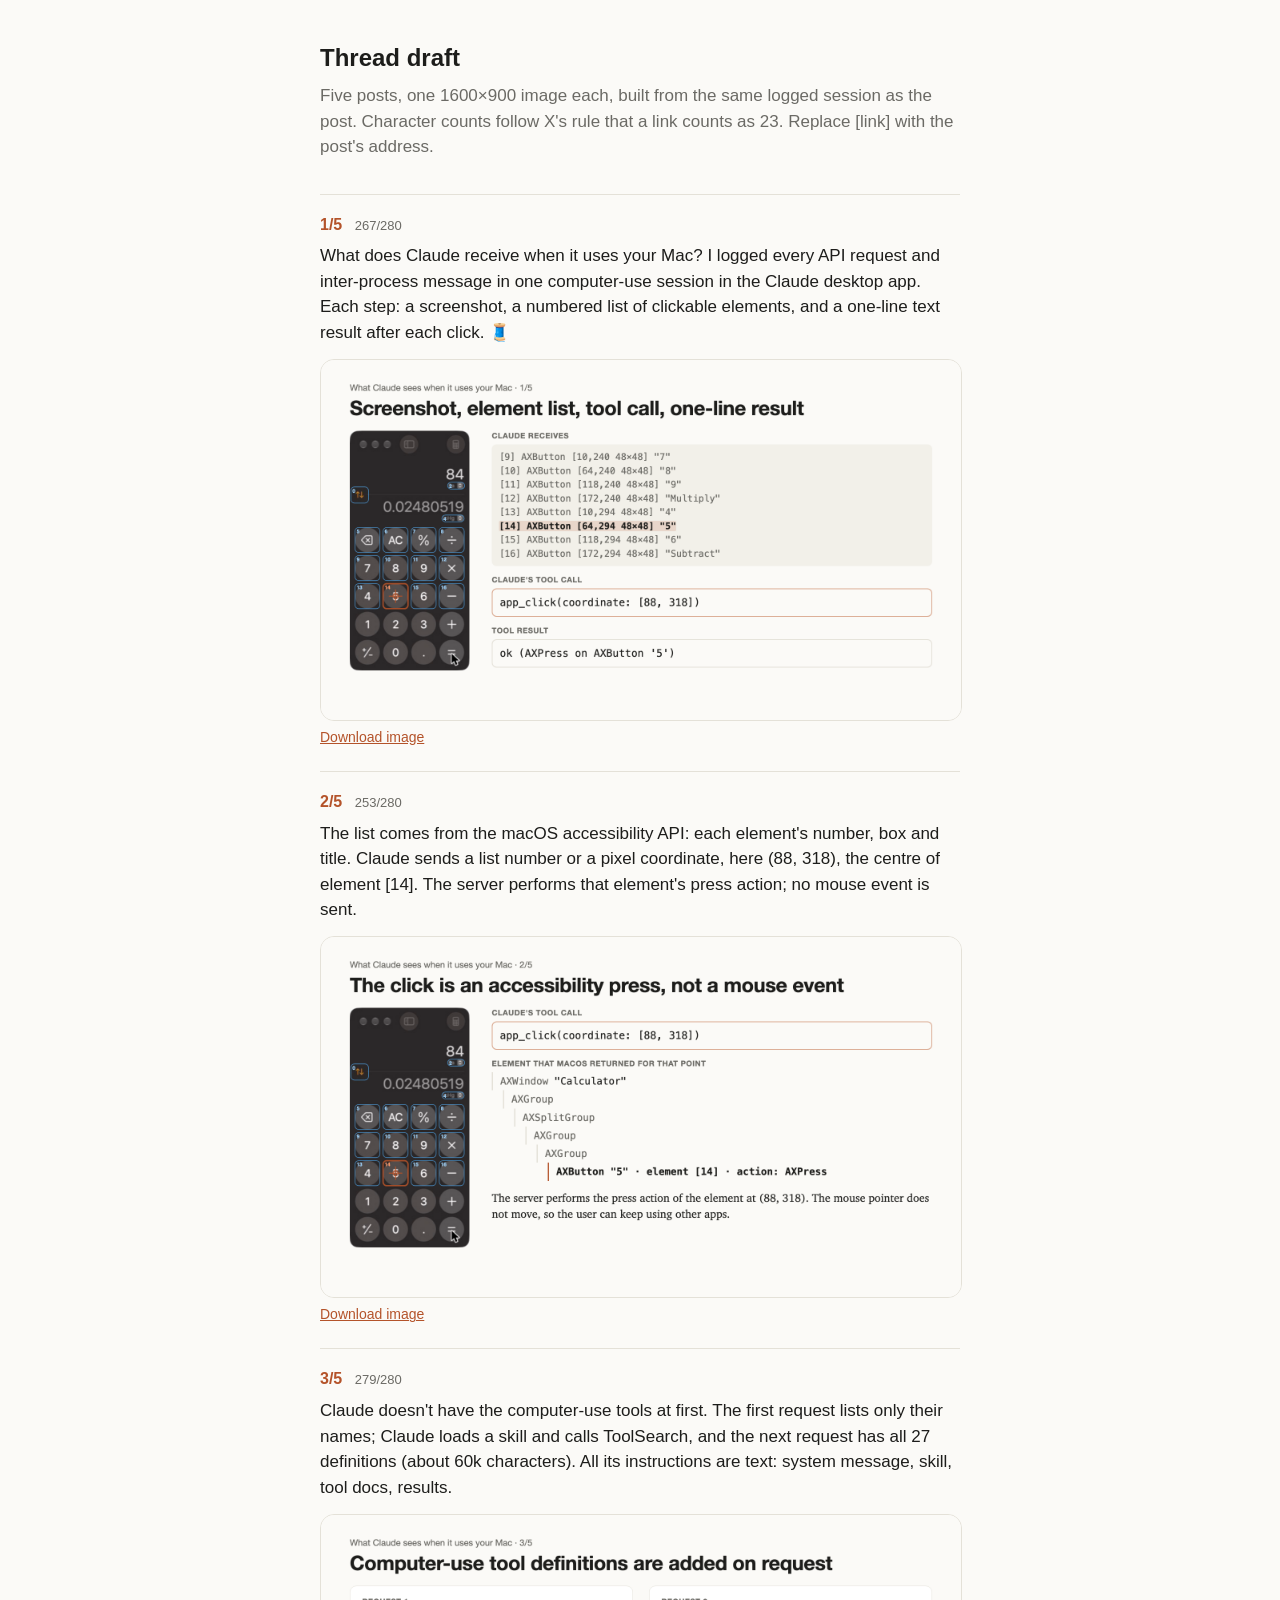
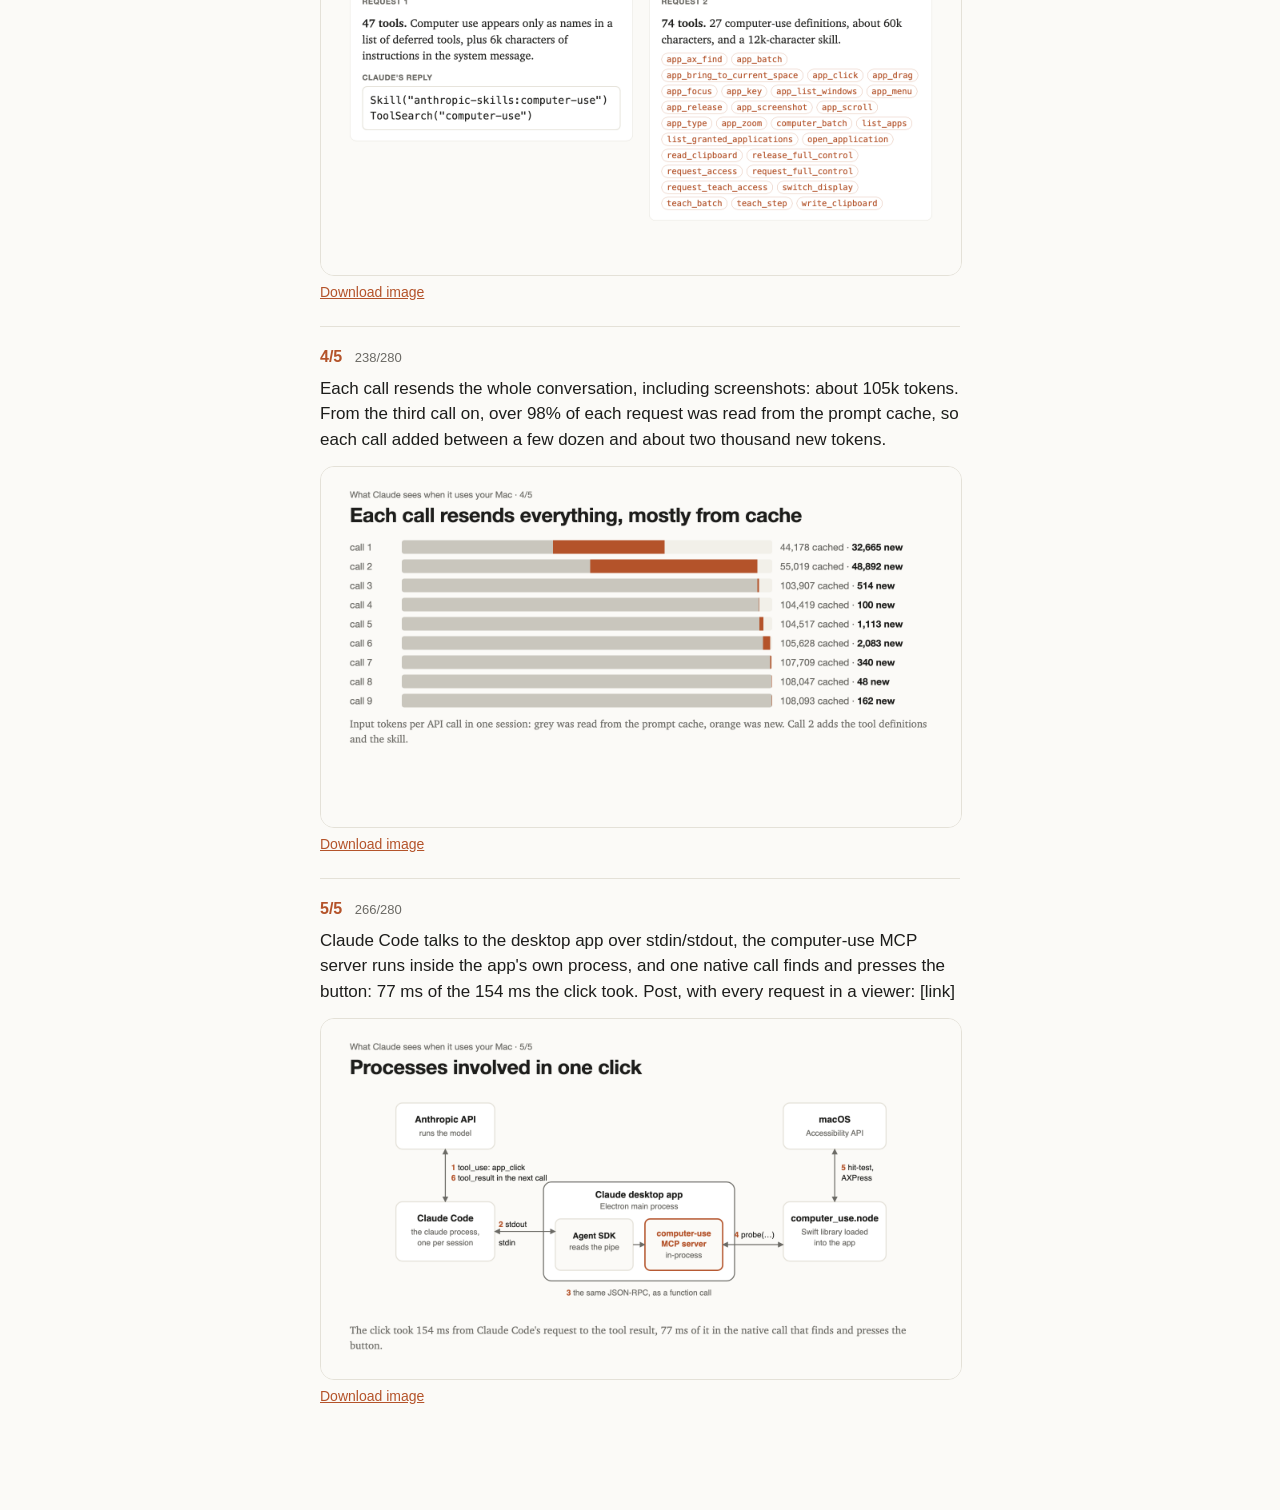
==== docs/tweets/index.html @ cdb2480f "Computer-use trace: post, viewer, captured data and capture scripts" ====
<!doctype html><html><head><meta charset="utf-8"><meta name="viewport" content="width=device-width, initial-scale=1"><title>Thread Draft</title><style>
:root{--bg:#fbfaf7;--fg:#1d1d1b;--muted:#6b6a65;--rule:#e4e1d8;--accent:#b4532a}
@media (prefers-color-scheme: dark){:root:not([data-theme="light"]){--bg:#171715;--fg:#ecebe6;--muted:#a3a29b;--rule:#34332f;--accent:#e08a5e}}
:root[data-theme="dark"]{--bg:#171715;--fg:#ecebe6;--muted:#a3a29b;--rule:#34332f;--accent:#e08a5e}
body{margin:0;background:var(--bg);color:var(--fg);font:16px/1.5 -apple-system,"Helvetica Neue",Arial,sans-serif}
main{max-width:640px;margin:0 auto;padding:40px 16px 80px}
h1{font-size:1.5rem;margin:0 0 .3em} .sub{color:var(--muted);margin:0 0 2em}
section{border-top:1px solid var(--rule);padding:18px 0 22px}
.n{font-weight:700;color:var(--accent)} .n span{font-weight:400;color:var(--muted);font-size:13px;margin-left:8px}
p{font-size:17px;margin:.4em 0 .8em;white-space:pre-wrap}
img{width:100%;height:auto;border:1px solid var(--rule);border-radius:14px;display:block}
a{color:var(--accent);font-size:14px;display:inline-block;margin-top:6px}
</style></head><body><main><h1>Thread draft</h1><p class="sub">Five posts, one 1600×900 image each, built from the same logged session as the post. Character counts follow X's rule that a link counts as 23. Replace [link] with the post's address.</p><section><div class="n">1/5 <span>267/280</span></div><p>What does Claude receive when it uses your Mac? I logged every API request and inter-process message in one computer-use session in the Claude desktop app. Each step: a screenshot, a numbered list of clickable elements, and a one-line text result after each click. 🧵</p><img src="tweet-1.png" alt="image for tweet 1"><a href="tweet-1.png" download>Download image</a></section><section><div class="n">2/5 <span>253/280</span></div><p>The list comes from the macOS accessibility API: each element&#x27;s number, box and title. Claude sends a list number or a pixel coordinate, here (88, 318), the centre of element [14]. The server performs that element&#x27;s press action; no mouse event is sent.</p><img src="tweet-2.png" alt="image for tweet 2"><a href="tweet-2.png" download>Download image</a></section><section><div class="n">3/5 <span>279/280</span></div><p>Claude doesn&#x27;t have the computer-use tools at first. The first request lists only their names; Claude loads a skill and calls ToolSearch, and the next request has all 27 definitions (about 60k characters). All its instructions are text: system message, skill, tool docs, results.</p><img src="tweet-3.png" alt="image for tweet 3"><a href="tweet-3.png" download>Download image</a></section><section><div class="n">4/5 <span>238/280</span></div><p>Each call resends the whole conversation, including screenshots: about 105k tokens. From the third call on, over 98% of each request was read from the prompt cache, so each call added between a few dozen and about two thousand new tokens.</p><img src="tweet-4.png" alt="image for tweet 4"><a href="tweet-4.png" download>Download image</a></section><section><div class="n">5/5 <span>266/280</span></div><p>Claude Code talks to the desktop app over stdin/stdout, the computer-use MCP server runs inside the app&#x27;s own process, and one native call finds and presses the button: 77 ms of the 154 ms the click took. Post, with every request in a viewer: [link]</p><img src="tweet-5.png" alt="image for tweet 5"><a href="tweet-5.png" download>Download image</a></section></main></body></html>
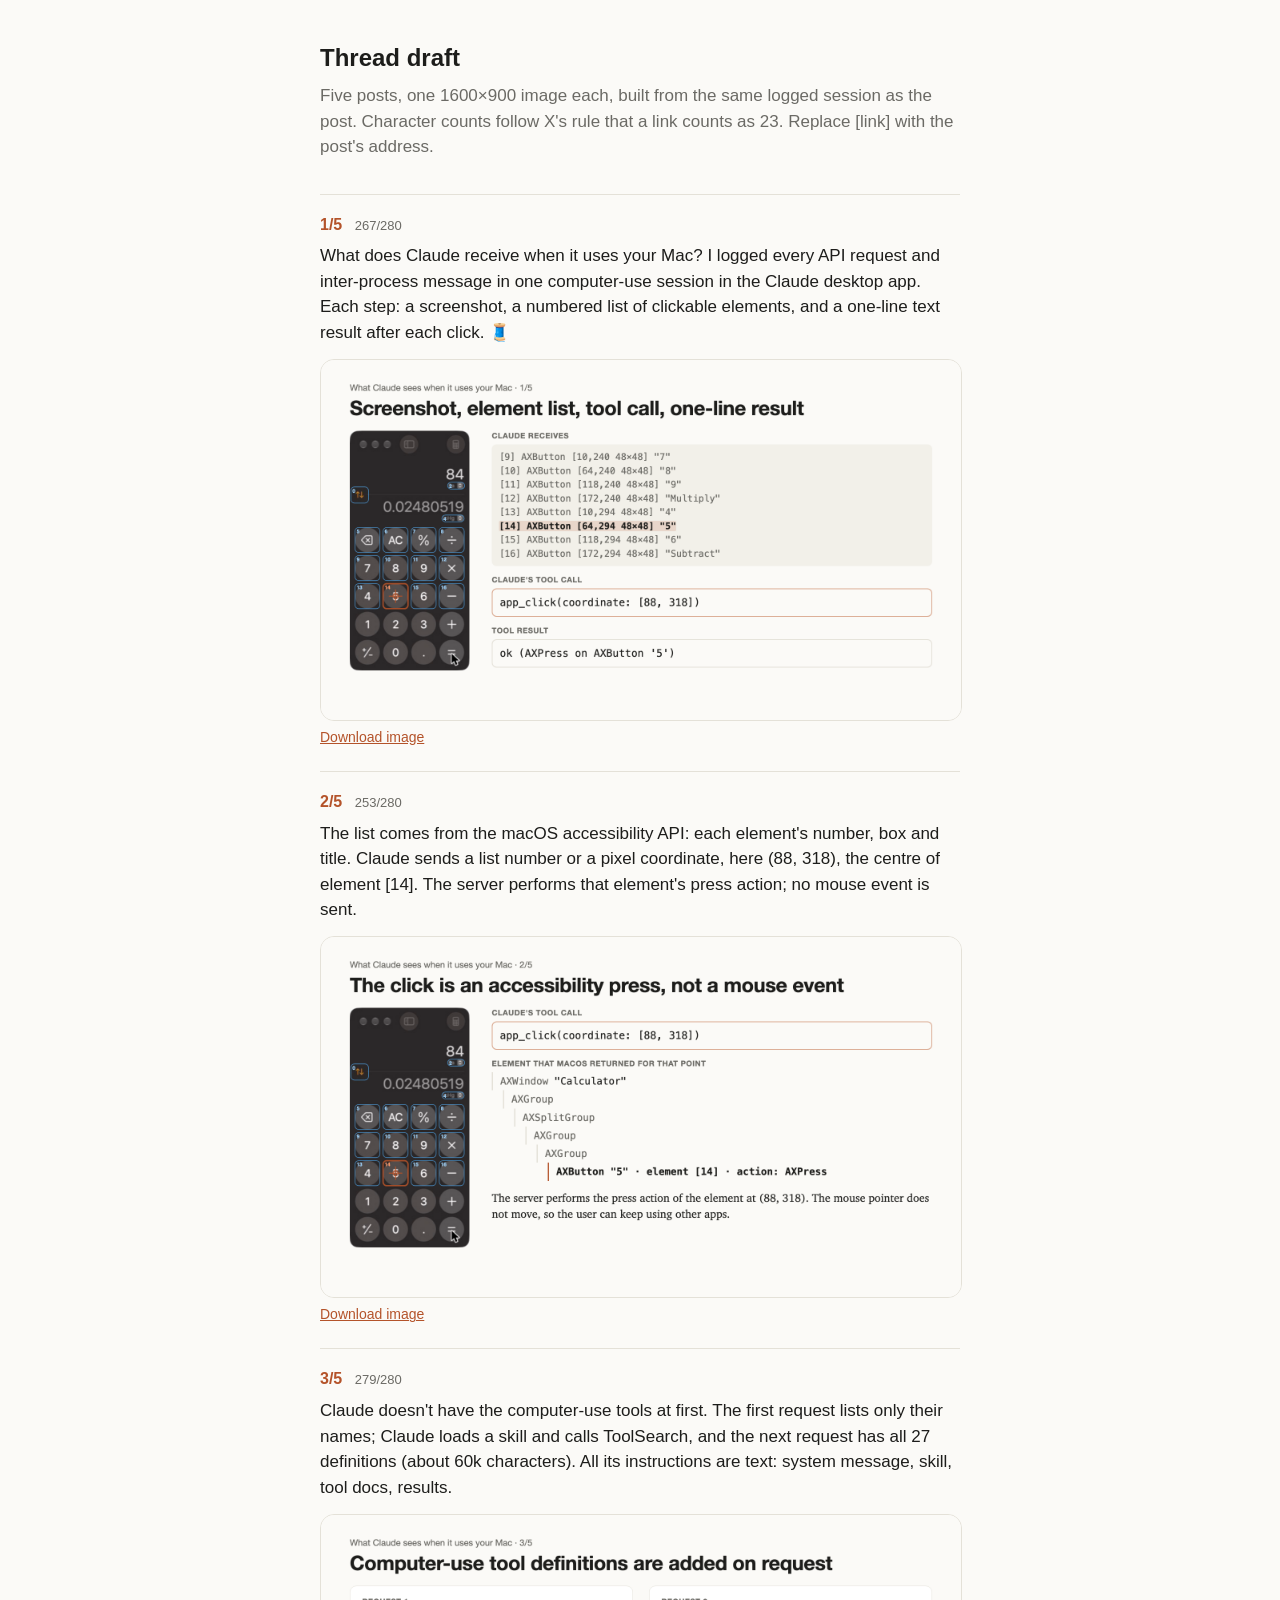
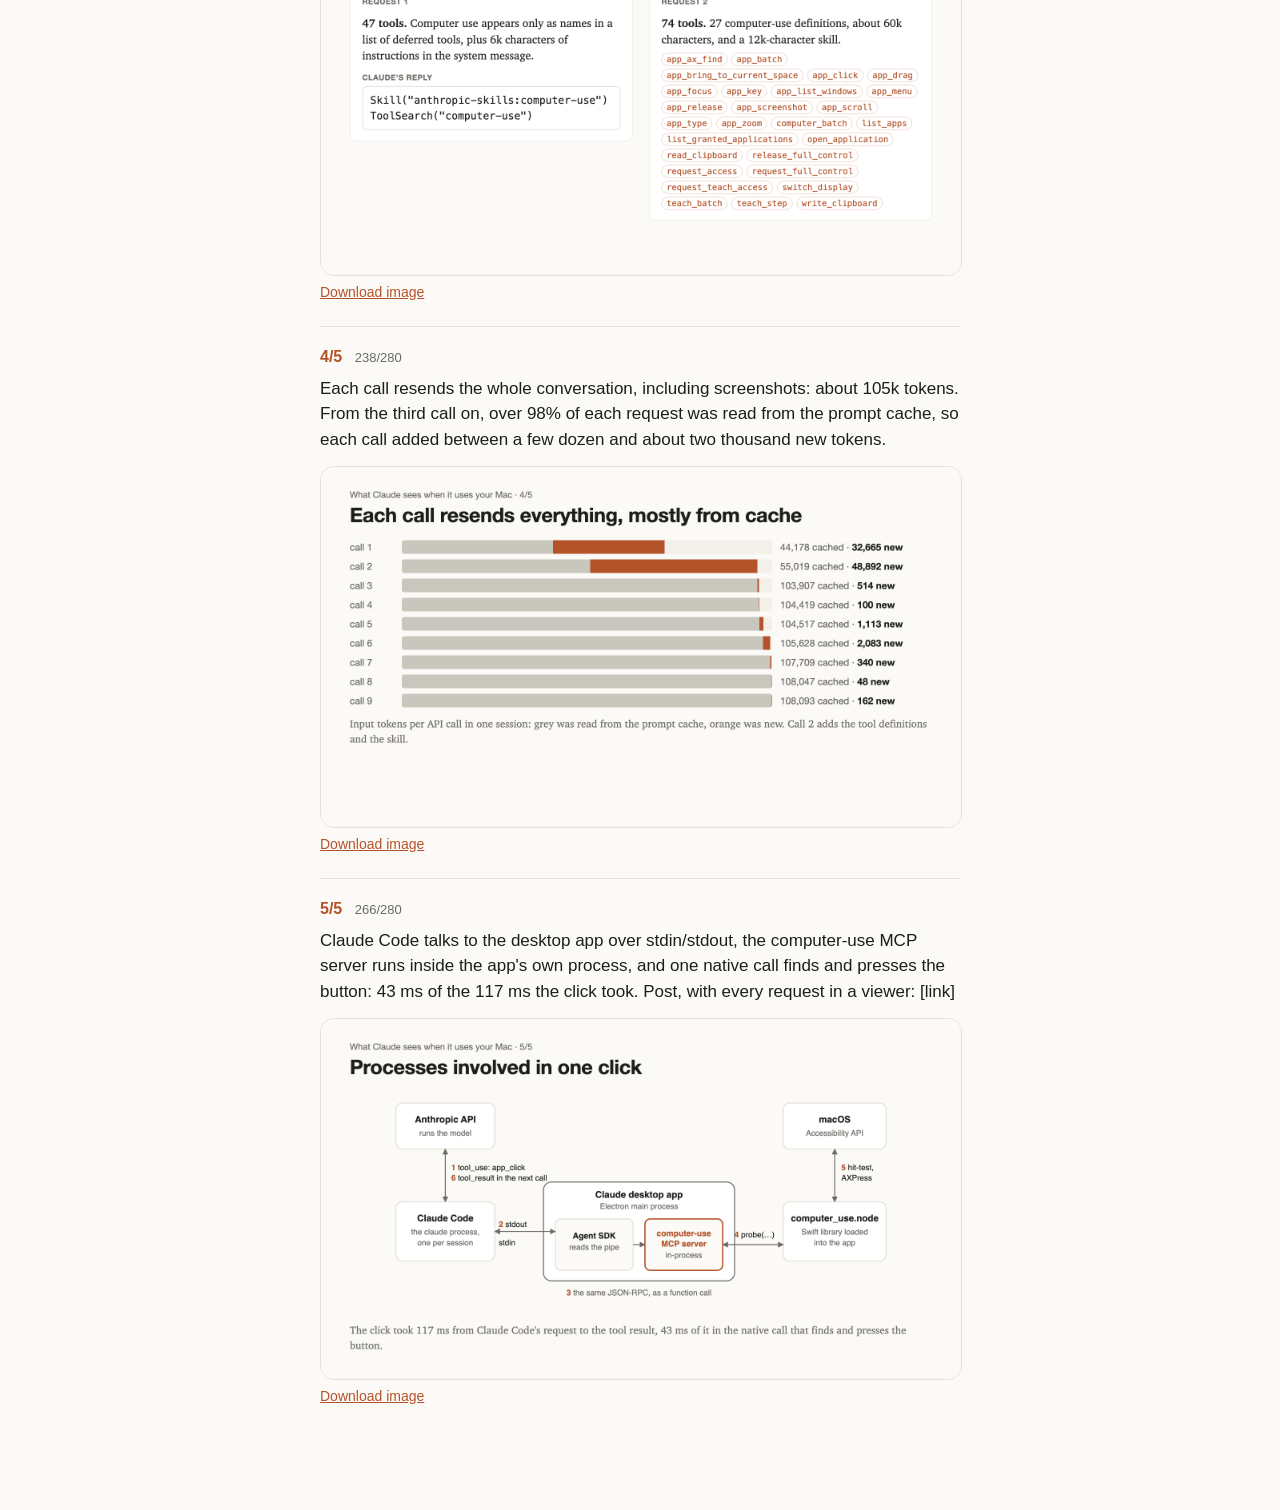
==== commit 0066d64c: "Use run 2 timings, correct the safeguard and wrap_up claims, name both system parts The quoted timin" ====
--- a/docs/tweets/index.html
+++ b/docs/tweets/index.html
@@ -10,4 +10,4 @@
 p{font-size:17px;margin:.4em 0 .8em;white-space:pre-wrap}
 img{width:100%;height:auto;border:1px solid var(--rule);border-radius:14px;display:block}
 a{color:var(--accent);font-size:14px;display:inline-block;margin-top:6px}
-</style></head><body><main><h1>Thread draft</h1><p class="sub">Five posts, one 1600×900 image each, built from the same logged session as the post. Character counts follow X's rule that a link counts as 23. Replace [link] with the post's address.</p><section><div class="n">1/5 <span>267/280</span></div><p>What does Claude receive when it uses your Mac? I logged every API request and inter-process message in one computer-use session in the Claude desktop app. Each step: a screenshot, a numbered list of clickable elements, and a one-line text result after each click. 🧵</p><img src="tweet-1.png" alt="image for tweet 1"><a href="tweet-1.png" download>Download image</a></section><section><div class="n">2/5 <span>253/280</span></div><p>The list comes from the macOS accessibility API: each element&#x27;s number, box and title. Claude sends a list number or a pixel coordinate, here (88, 318), the centre of element [14]. The server performs that element&#x27;s press action; no mouse event is sent.</p><img src="tweet-2.png" alt="image for tweet 2"><a href="tweet-2.png" download>Download image</a></section><section><div class="n">3/5 <span>279/280</span></div><p>Claude doesn&#x27;t have the computer-use tools at first. The first request lists only their names; Claude loads a skill and calls ToolSearch, and the next request has all 27 definitions (about 60k characters). All its instructions are text: system message, skill, tool docs, results.</p><img src="tweet-3.png" alt="image for tweet 3"><a href="tweet-3.png" download>Download image</a></section><section><div class="n">4/5 <span>238/280</span></div><p>Each call resends the whole conversation, including screenshots: about 105k tokens. From the third call on, over 98% of each request was read from the prompt cache, so each call added between a few dozen and about two thousand new tokens.</p><img src="tweet-4.png" alt="image for tweet 4"><a href="tweet-4.png" download>Download image</a></section><section><div class="n">5/5 <span>266/280</span></div><p>Claude Code talks to the desktop app over stdin/stdout, the computer-use MCP server runs inside the app&#x27;s own process, and one native call finds and presses the button: 77 ms of the 154 ms the click took. Post, with every request in a viewer: [link]</p><img src="tweet-5.png" alt="image for tweet 5"><a href="tweet-5.png" download>Download image</a></section></main></body></html>+</style></head><body><main><h1>Thread draft</h1><p class="sub">Five posts, one 1600×900 image each, built from the same logged session as the post. Character counts follow X's rule that a link counts as 23. Replace [link] with the post's address.</p><section><div class="n">1/5 <span>267/280</span></div><p>What does Claude receive when it uses your Mac? I logged every API request and inter-process message in one computer-use session in the Claude desktop app. Each step: a screenshot, a numbered list of clickable elements, and a one-line text result after each click. 🧵</p><img src="tweet-1.png" alt="image for tweet 1"><a href="tweet-1.png" download>Download image</a></section><section><div class="n">2/5 <span>253/280</span></div><p>The list comes from the macOS accessibility API: each element&#x27;s number, box and title. Claude sends a list number or a pixel coordinate, here (88, 318), the centre of element [14]. The server performs that element&#x27;s press action; no mouse event is sent.</p><img src="tweet-2.png" alt="image for tweet 2"><a href="tweet-2.png" download>Download image</a></section><section><div class="n">3/5 <span>279/280</span></div><p>Claude doesn&#x27;t have the computer-use tools at first. The first request lists only their names; Claude loads a skill and calls ToolSearch, and the next request has all 27 definitions (about 60k characters). All its instructions are text: system message, skill, tool docs, results.</p><img src="tweet-3.png" alt="image for tweet 3"><a href="tweet-3.png" download>Download image</a></section><section><div class="n">4/5 <span>238/280</span></div><p>Each call resends the whole conversation, including screenshots: about 105k tokens. From the third call on, over 98% of each request was read from the prompt cache, so each call added between a few dozen and about two thousand new tokens.</p><img src="tweet-4.png" alt="image for tweet 4"><a href="tweet-4.png" download>Download image</a></section><section><div class="n">5/5 <span>266/280</span></div><p>Claude Code talks to the desktop app over stdin/stdout, the computer-use MCP server runs inside the app&#x27;s own process, and one native call finds and presses the button: 43 ms of the 117 ms the click took. Post, with every request in a viewer: [link]</p><img src="tweet-5.png" alt="image for tweet 5"><a href="tweet-5.png" download>Download image</a></section></main></body></html>
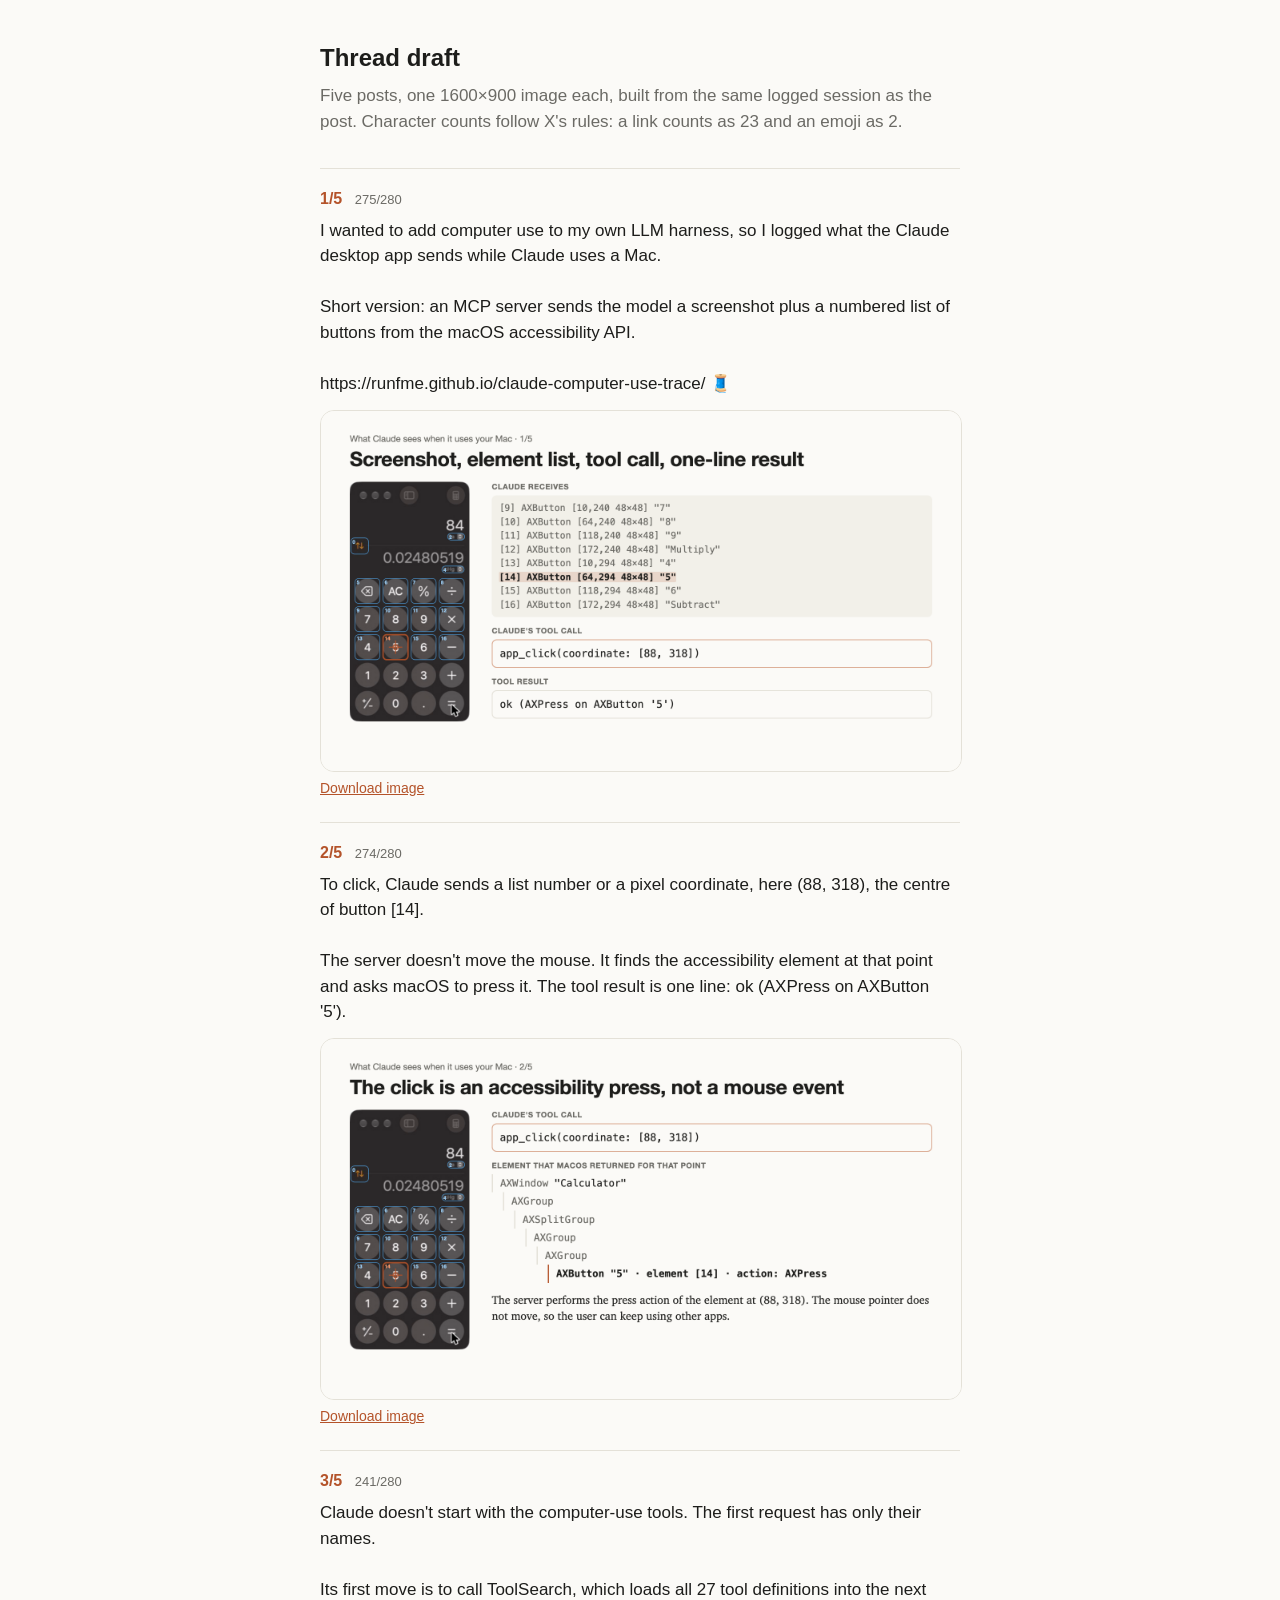
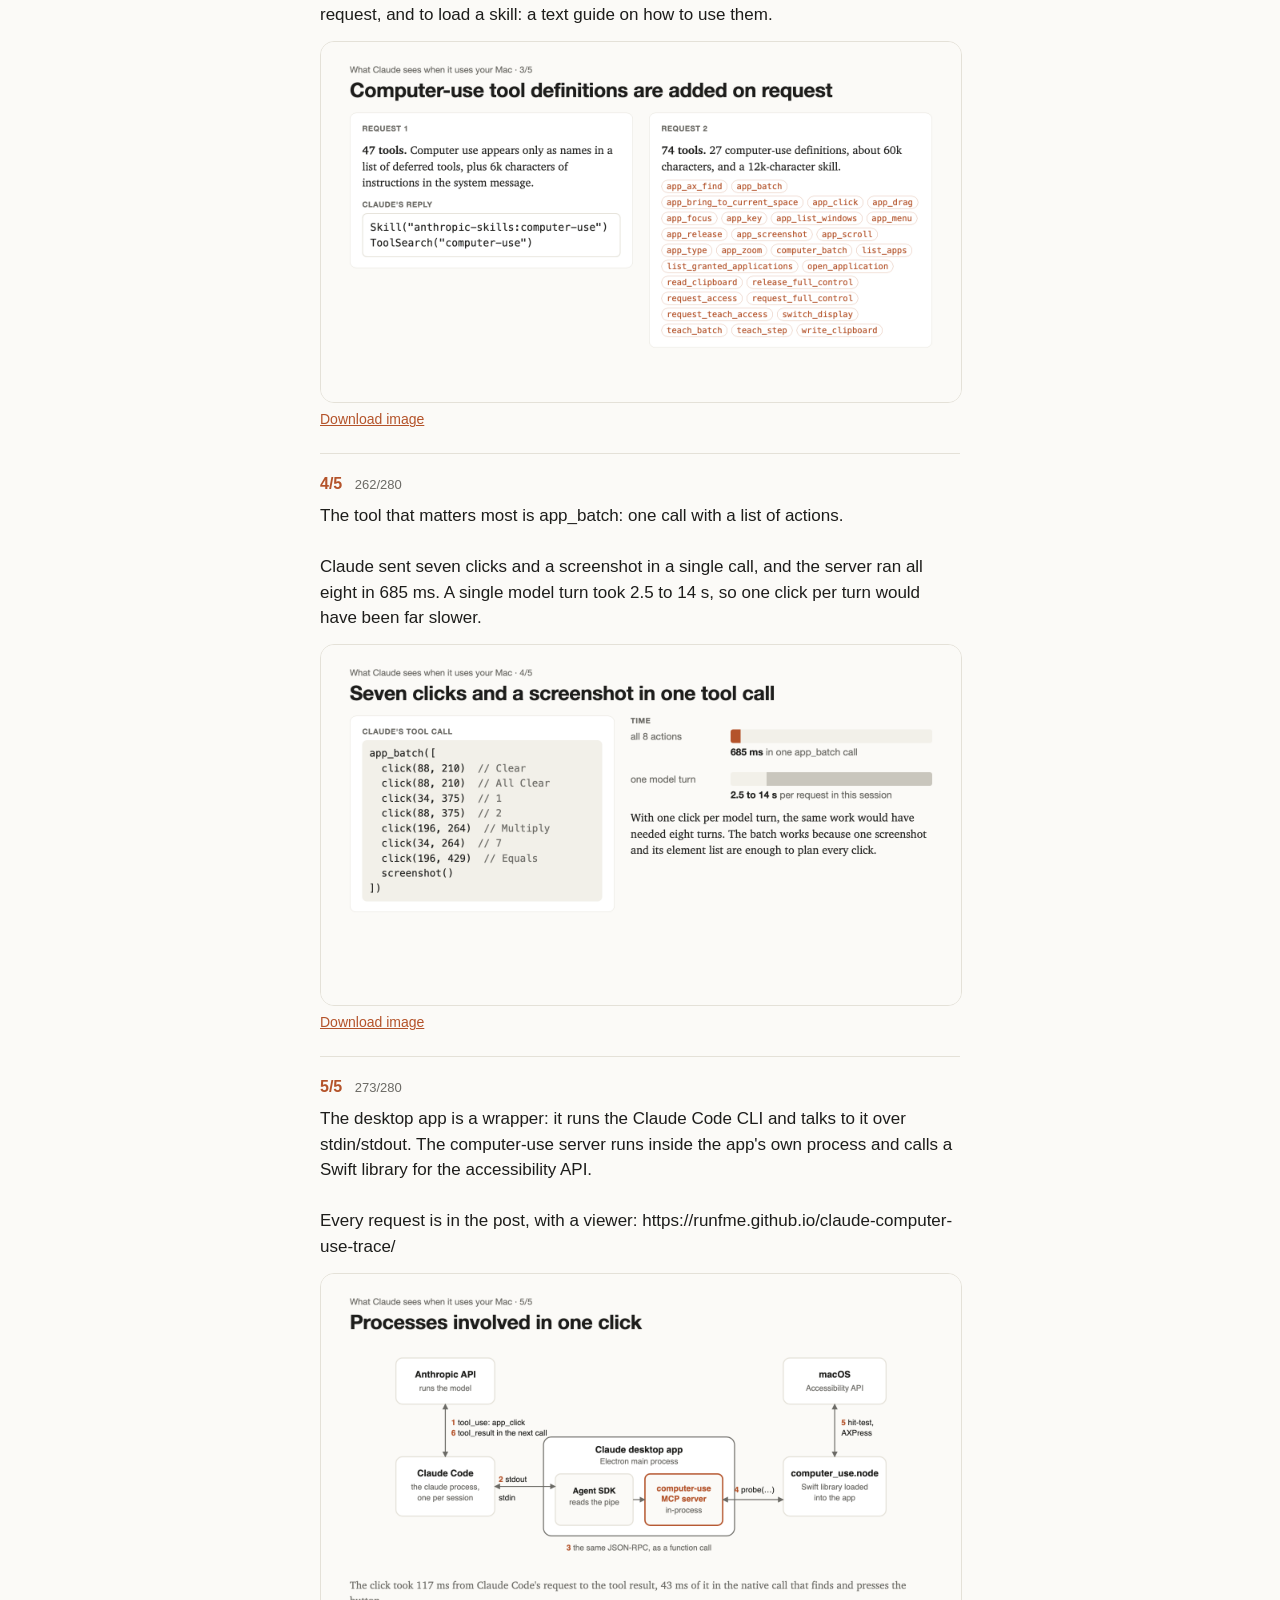
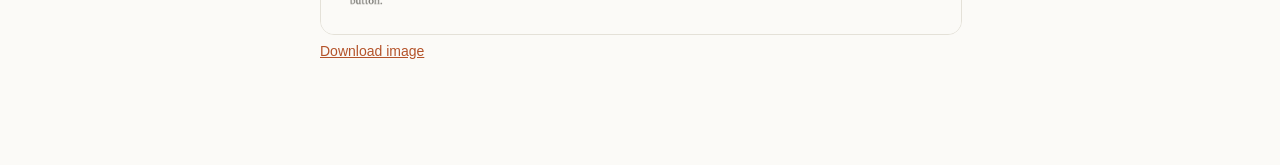
==== commit 1a548328: "Rewrite the tweet thread around the new framing; add a batching image" ====
--- a/docs/tweets/index.html
+++ b/docs/tweets/index.html
@@ -10,4 +10,16 @@
 p{font-size:17px;margin:.4em 0 .8em;white-space:pre-wrap}
 img{width:100%;height:auto;border:1px solid var(--rule);border-radius:14px;display:block}
 a{color:var(--accent);font-size:14px;display:inline-block;margin-top:6px}
-</style></head><body><main><h1>Thread draft</h1><p class="sub">Five posts, one 1600×900 image each, built from the same logged session as the post. Character counts follow X's rule that a link counts as 23. Replace [link] with the post's address.</p><section><div class="n">1/5 <span>267/280</span></div><p>What does Claude receive when it uses your Mac? I logged every API request and inter-process message in one computer-use session in the Claude desktop app. Each step: a screenshot, a numbered list of clickable elements, and a one-line text result after each click. 🧵</p><img src="tweet-1.png" alt="image for tweet 1"><a href="tweet-1.png" download>Download image</a></section><section><div class="n">2/5 <span>253/280</span></div><p>The list comes from the macOS accessibility API: each element&#x27;s number, box and title. Claude sends a list number or a pixel coordinate, here (88, 318), the centre of element [14]. The server performs that element&#x27;s press action; no mouse event is sent.</p><img src="tweet-2.png" alt="image for tweet 2"><a href="tweet-2.png" download>Download image</a></section><section><div class="n">3/5 <span>279/280</span></div><p>Claude doesn&#x27;t have the computer-use tools at first. The first request lists only their names; Claude loads a skill and calls ToolSearch, and the next request has all 27 definitions (about 60k characters). All its instructions are text: system message, skill, tool docs, results.</p><img src="tweet-3.png" alt="image for tweet 3"><a href="tweet-3.png" download>Download image</a></section><section><div class="n">4/5 <span>238/280</span></div><p>Each call resends the whole conversation, including screenshots: about 105k tokens. From the third call on, over 98% of each request was read from the prompt cache, so each call added between a few dozen and about two thousand new tokens.</p><img src="tweet-4.png" alt="image for tweet 4"><a href="tweet-4.png" download>Download image</a></section><section><div class="n">5/5 <span>266/280</span></div><p>Claude Code talks to the desktop app over stdin/stdout, the computer-use MCP server runs inside the app&#x27;s own process, and one native call finds and presses the button: 43 ms of the 117 ms the click took. Post, with every request in a viewer: [link]</p><img src="tweet-5.png" alt="image for tweet 5"><a href="tweet-5.png" download>Download image</a></section></main></body></html>+</style></head><body><main><h1>Thread draft</h1><p class="sub">Five posts, one 1600×900 image each, built from the same logged session as the post. Character counts follow X's rules: a link counts as 23 and an emoji as 2.</p><section><div class="n">1/5 <span>275/280</span></div><p>I wanted to add computer use to my own LLM harness, so I logged what the Claude desktop app sends while Claude uses a Mac.
+
+Short version: an MCP server sends the model a screenshot plus a numbered list of buttons from the macOS accessibility API.
+
+https://runfme.github.io/claude-computer-use-trace/ 🧵</p><img src="tweet-1.png" alt="image for tweet 1"><a href="tweet-1.png" download>Download image</a></section><section><div class="n">2/5 <span>274/280</span></div><p>To click, Claude sends a list number or a pixel coordinate, here (88, 318), the centre of button [14].
+
+The server doesn&#x27;t move the mouse. It finds the accessibility element at that point and asks macOS to press it. The tool result is one line: ok (AXPress on AXButton &#x27;5&#x27;).</p><img src="tweet-2.png" alt="image for tweet 2"><a href="tweet-2.png" download>Download image</a></section><section><div class="n">3/5 <span>241/280</span></div><p>Claude doesn&#x27;t start with the computer-use tools. The first request has only their names.
+
+Its first move is to call ToolSearch, which loads all 27 tool definitions into the next request, and to load a skill: a text guide on how to use them.</p><img src="tweet-3.png" alt="image for tweet 3"><a href="tweet-3.png" download>Download image</a></section><section><div class="n">4/5 <span>262/280</span></div><p>The tool that matters most is app_batch: one call with a list of actions.
+
+Claude sent seven clicks and a screenshot in a single call, and the server ran all eight in 685 ms. A single model turn took 2.5 to 14 s, so one click per turn would have been far slower.</p><img src="tweet-4.png" alt="image for tweet 4"><a href="tweet-4.png" download>Download image</a></section><section><div class="n">5/5 <span>273/280</span></div><p>The desktop app is a wrapper: it runs the Claude Code CLI and talks to it over stdin/stdout. The computer-use server runs inside the app&#x27;s own process and calls a Swift library for the accessibility API.
+
+Every request is in the post, with a viewer: https://runfme.github.io/claude-computer-use-trace/</p><img src="tweet-5.png" alt="image for tweet 5"><a href="tweet-5.png" download>Download image</a></section></main></body></html>
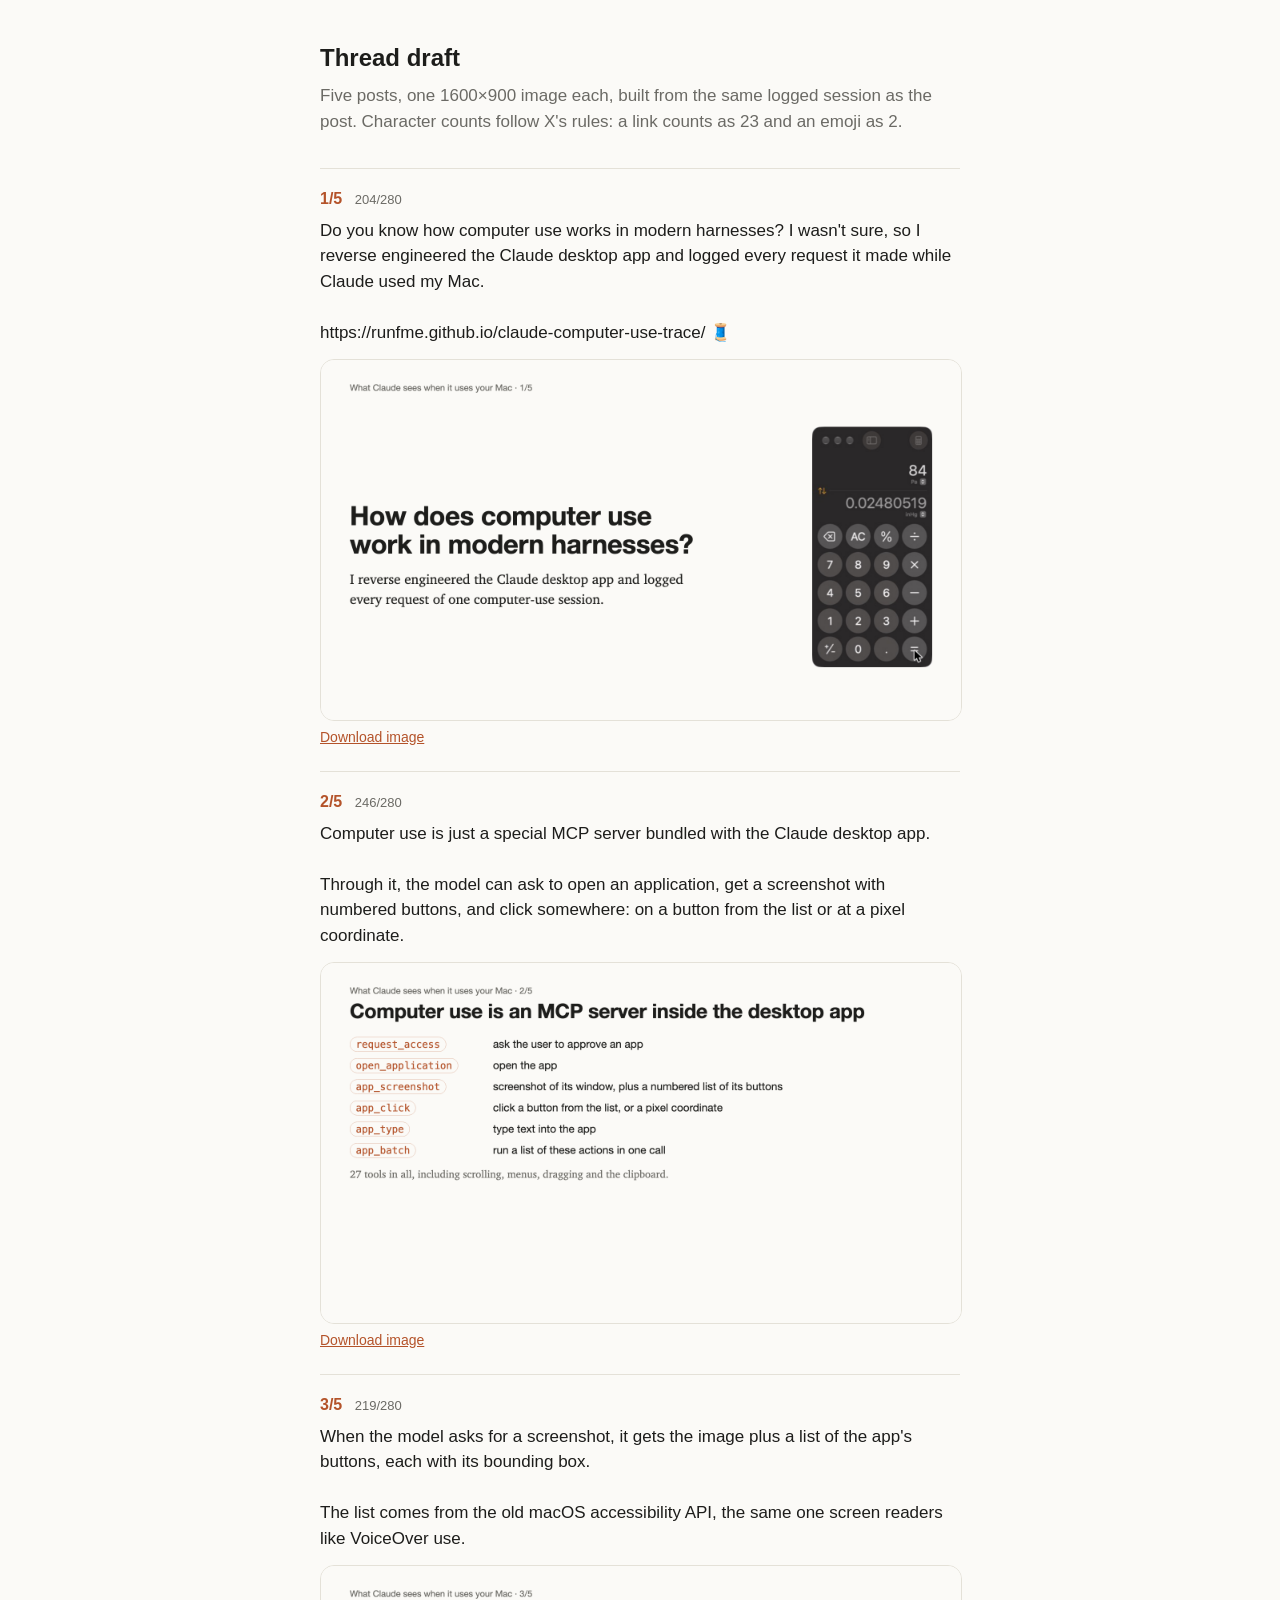
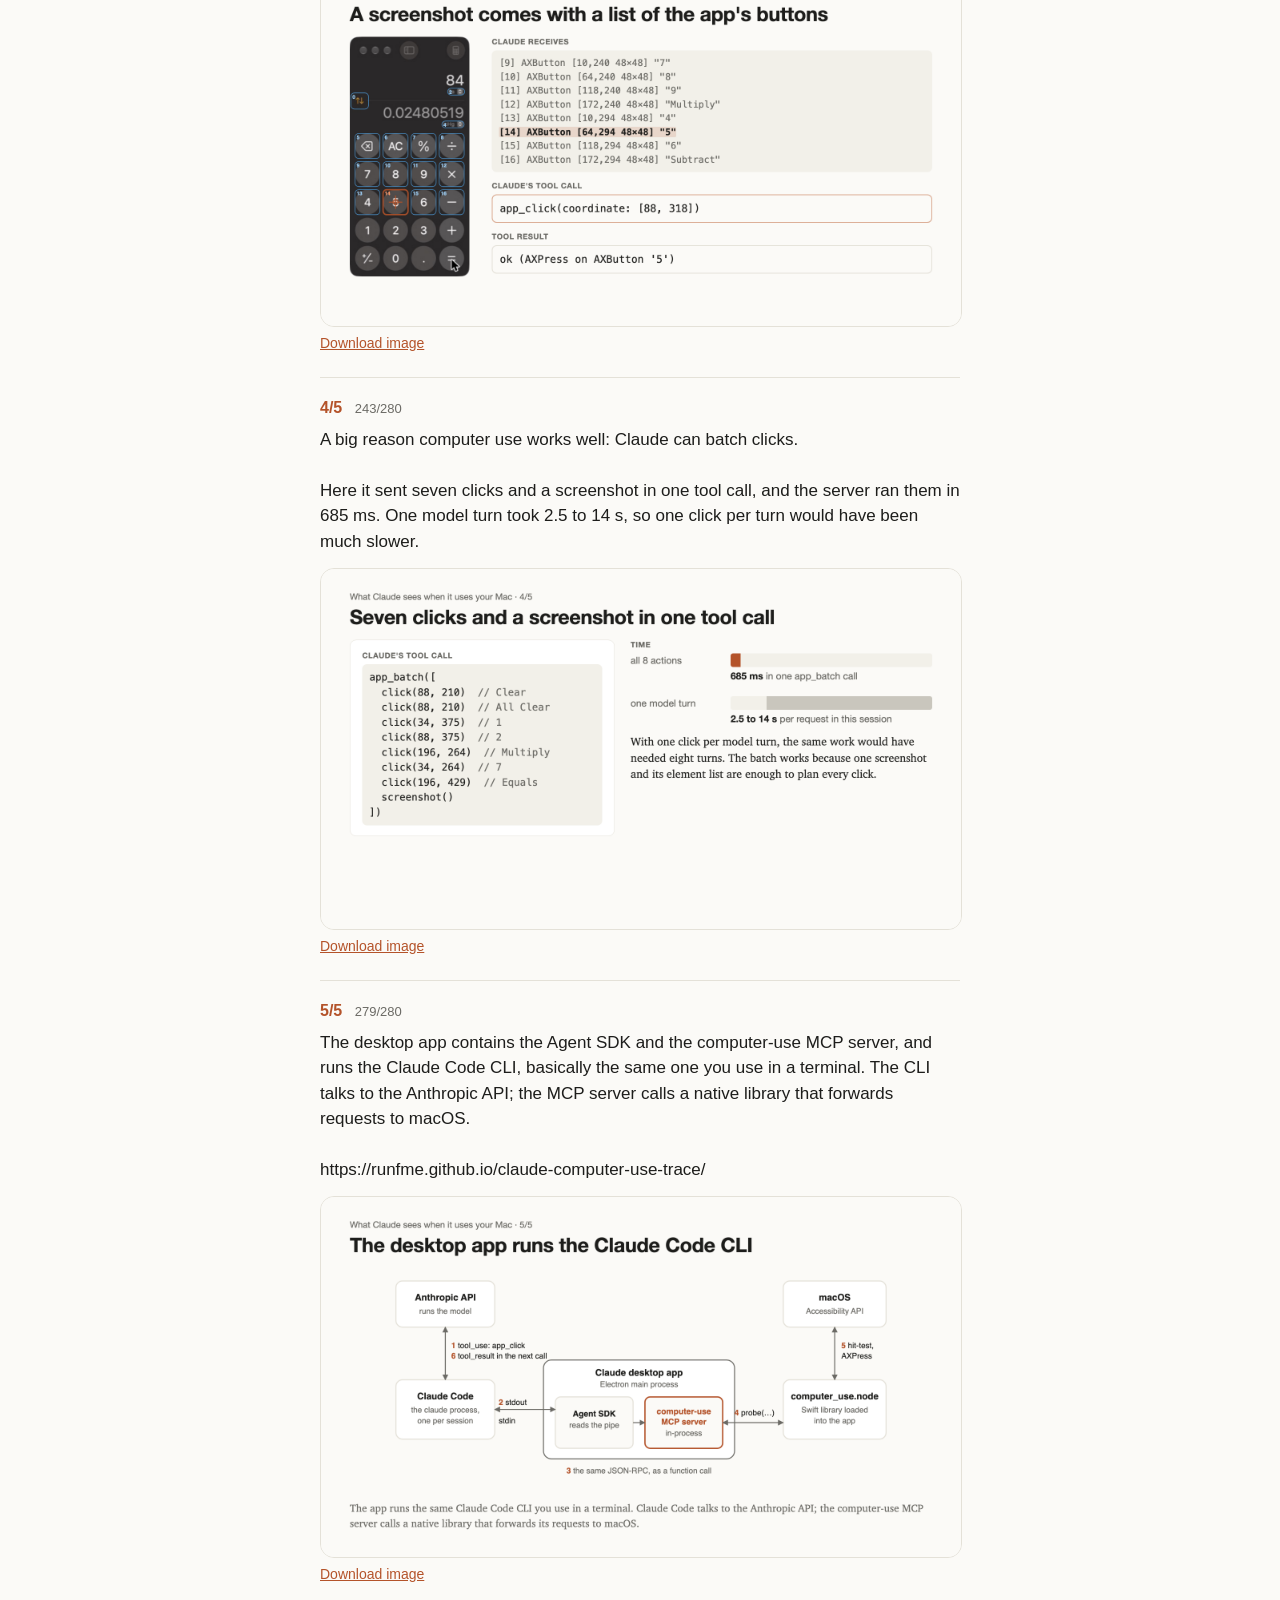
==== commit 1d1b00b3: "Rework the tweet thread and its images" ====
--- a/docs/tweets/index.html
+++ b/docs/tweets/index.html
@@ -10,16 +10,14 @@
 p{font-size:17px;margin:.4em 0 .8em;white-space:pre-wrap}
 img{width:100%;height:auto;border:1px solid var(--rule);border-radius:14px;display:block}
 a{color:var(--accent);font-size:14px;display:inline-block;margin-top:6px}
-</style></head><body><main><h1>Thread draft</h1><p class="sub">Five posts, one 1600×900 image each, built from the same logged session as the post. Character counts follow X's rules: a link counts as 23 and an emoji as 2.</p><section><div class="n">1/5 <span>275/280</span></div><p>I wanted to add computer use to my own LLM harness, so I logged what the Claude desktop app sends while Claude uses a Mac.
+</style></head><body><main><h1>Thread draft</h1><p class="sub">Five posts, one 1600×900 image each, built from the same logged session as the post. Character counts follow X's rules: a link counts as 23 and an emoji as 2.</p><section><div class="n">1/5 <span>204/280</span></div><p>Do you know how computer use works in modern harnesses? I wasn&#x27;t sure, so I reverse engineered the Claude desktop app and logged every request it made while Claude used my Mac.
 
-Short version: an MCP server sends the model a screenshot plus a numbered list of buttons from the macOS accessibility API.
+https://runfme.github.io/claude-computer-use-trace/ 🧵</p><img src="tweet-1.png?v=2" alt="image for tweet 1"><a href="tweet-1.png" download>Download image</a></section><section><div class="n">2/5 <span>246/280</span></div><p>Computer use is just a special MCP server bundled with the Claude desktop app.
 
-https://runfme.github.io/claude-computer-use-trace/ 🧵</p><img src="tweet-1.png" alt="image for tweet 1"><a href="tweet-1.png" download>Download image</a></section><section><div class="n">2/5 <span>274/280</span></div><p>To click, Claude sends a list number or a pixel coordinate, here (88, 318), the centre of button [14].
+Through it, the model can ask to open an application, get a screenshot with numbered buttons, and click somewhere: on a button from the list or at a pixel coordinate.</p><img src="tweet-2.png?v=2" alt="image for tweet 2"><a href="tweet-2.png" download>Download image</a></section><section><div class="n">3/5 <span>219/280</span></div><p>When the model asks for a screenshot, it gets the image plus a list of the app&#x27;s buttons, each with its bounding box.
 
-The server doesn&#x27;t move the mouse. It finds the accessibility element at that point and asks macOS to press it. The tool result is one line: ok (AXPress on AXButton &#x27;5&#x27;).</p><img src="tweet-2.png" alt="image for tweet 2"><a href="tweet-2.png" download>Download image</a></section><section><div class="n">3/5 <span>241/280</span></div><p>Claude doesn&#x27;t start with the computer-use tools. The first request has only their names.
+The list comes from the old macOS accessibility API, the same one screen readers like VoiceOver use.</p><img src="tweet-3.png?v=2" alt="image for tweet 3"><a href="tweet-3.png" download>Download image</a></section><section><div class="n">4/5 <span>243/280</span></div><p>A big reason computer use works well: Claude can batch clicks.
 
-Its first move is to call ToolSearch, which loads all 27 tool definitions into the next request, and to load a skill: a text guide on how to use them.</p><img src="tweet-3.png" alt="image for tweet 3"><a href="tweet-3.png" download>Download image</a></section><section><div class="n">4/5 <span>262/280</span></div><p>The tool that matters most is app_batch: one call with a list of actions.
+Here it sent seven clicks and a screenshot in one tool call, and the server ran them in 685 ms. One model turn took 2.5 to 14 s, so one click per turn would have been much slower.</p><img src="tweet-4.png?v=2" alt="image for tweet 4"><a href="tweet-4.png" download>Download image</a></section><section><div class="n">5/5 <span>279/280</span></div><p>The desktop app contains the Agent SDK and the computer-use MCP server, and runs the Claude Code CLI, basically the same one you use in a terminal. The CLI talks to the Anthropic API; the MCP server calls a native library that forwards requests to macOS.
 
-Claude sent seven clicks and a screenshot in a single call, and the server ran all eight in 685 ms. A single model turn took 2.5 to 14 s, so one click per turn would have been far slower.</p><img src="tweet-4.png" alt="image for tweet 4"><a href="tweet-4.png" download>Download image</a></section><section><div class="n">5/5 <span>273/280</span></div><p>The desktop app is a wrapper: it runs the Claude Code CLI and talks to it over stdin/stdout. The computer-use server runs inside the app&#x27;s own process and calls a Swift library for the accessibility API.
-
-Every request is in the post, with a viewer: https://runfme.github.io/claude-computer-use-trace/</p><img src="tweet-5.png" alt="image for tweet 5"><a href="tweet-5.png" download>Download image</a></section></main></body></html>+https://runfme.github.io/claude-computer-use-trace/</p><img src="tweet-5.png?v=2" alt="image for tweet 5"><a href="tweet-5.png" download>Download image</a></section></main></body></html>
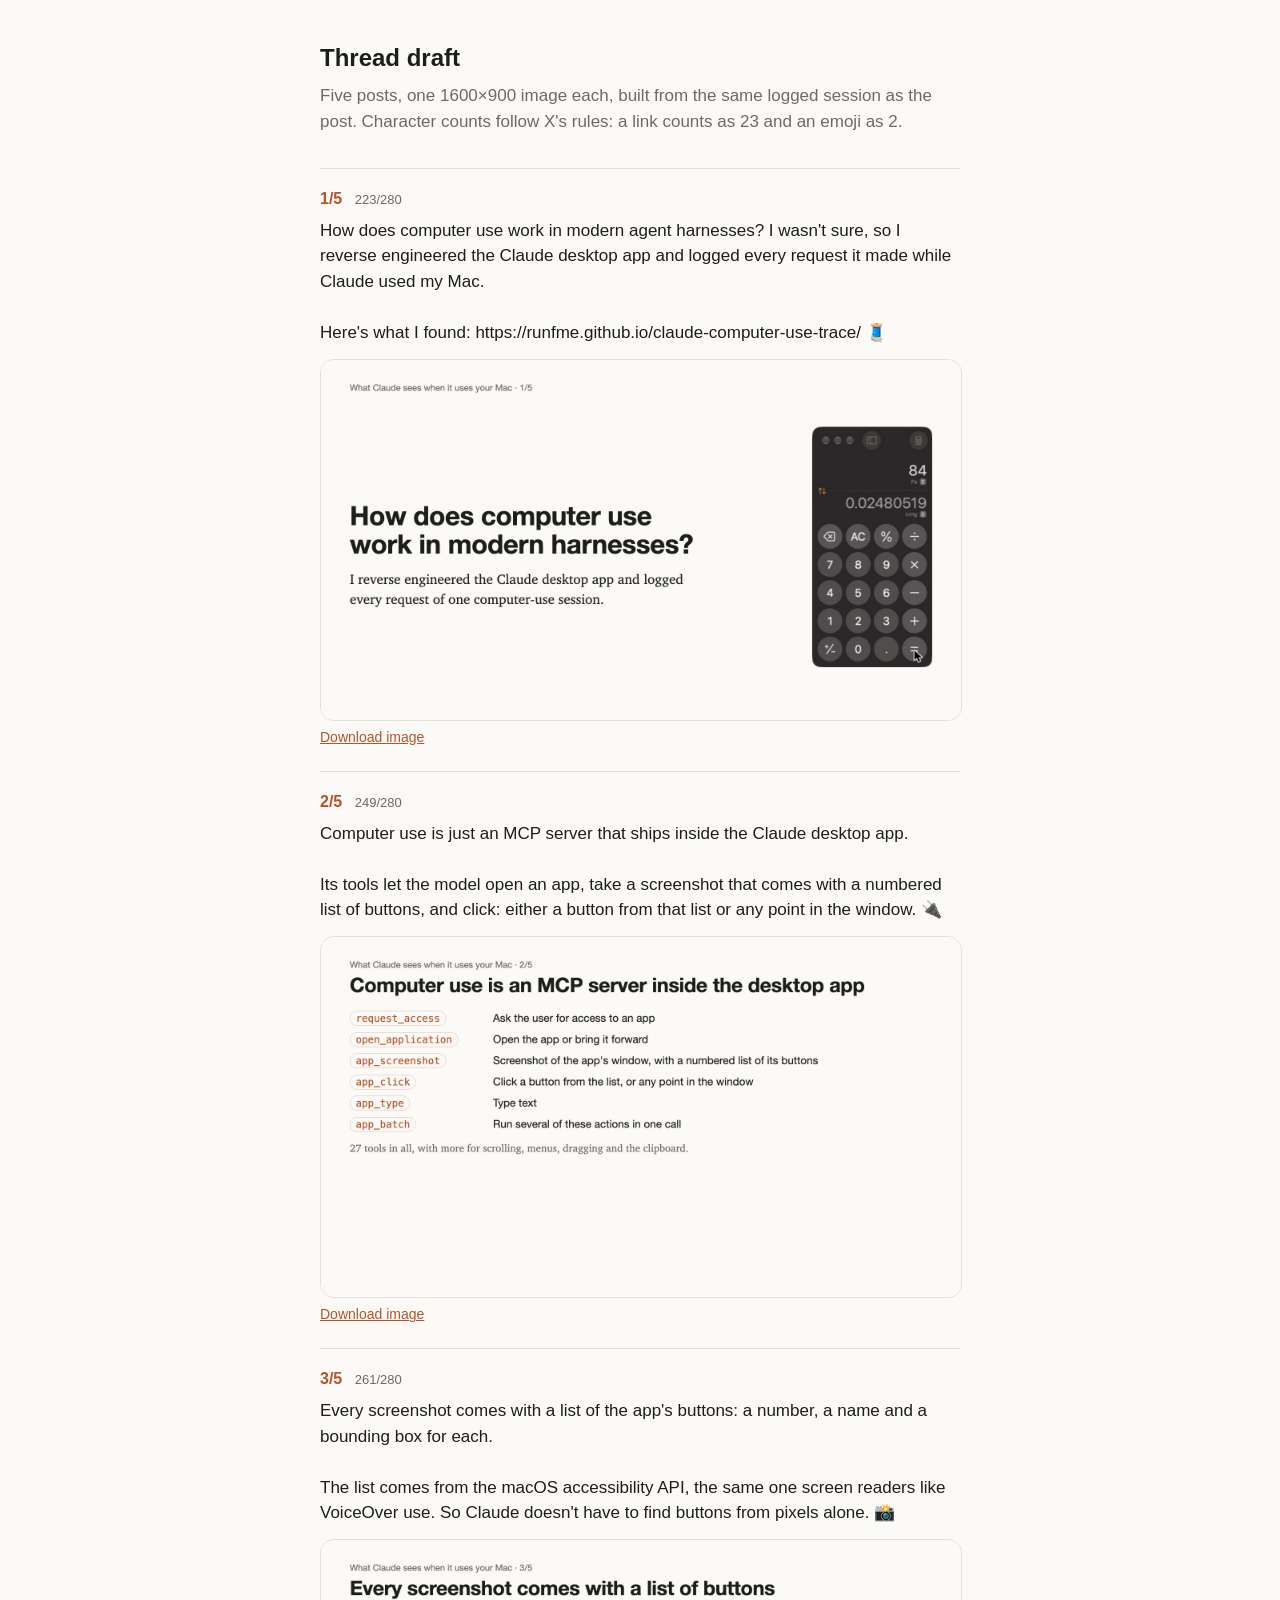
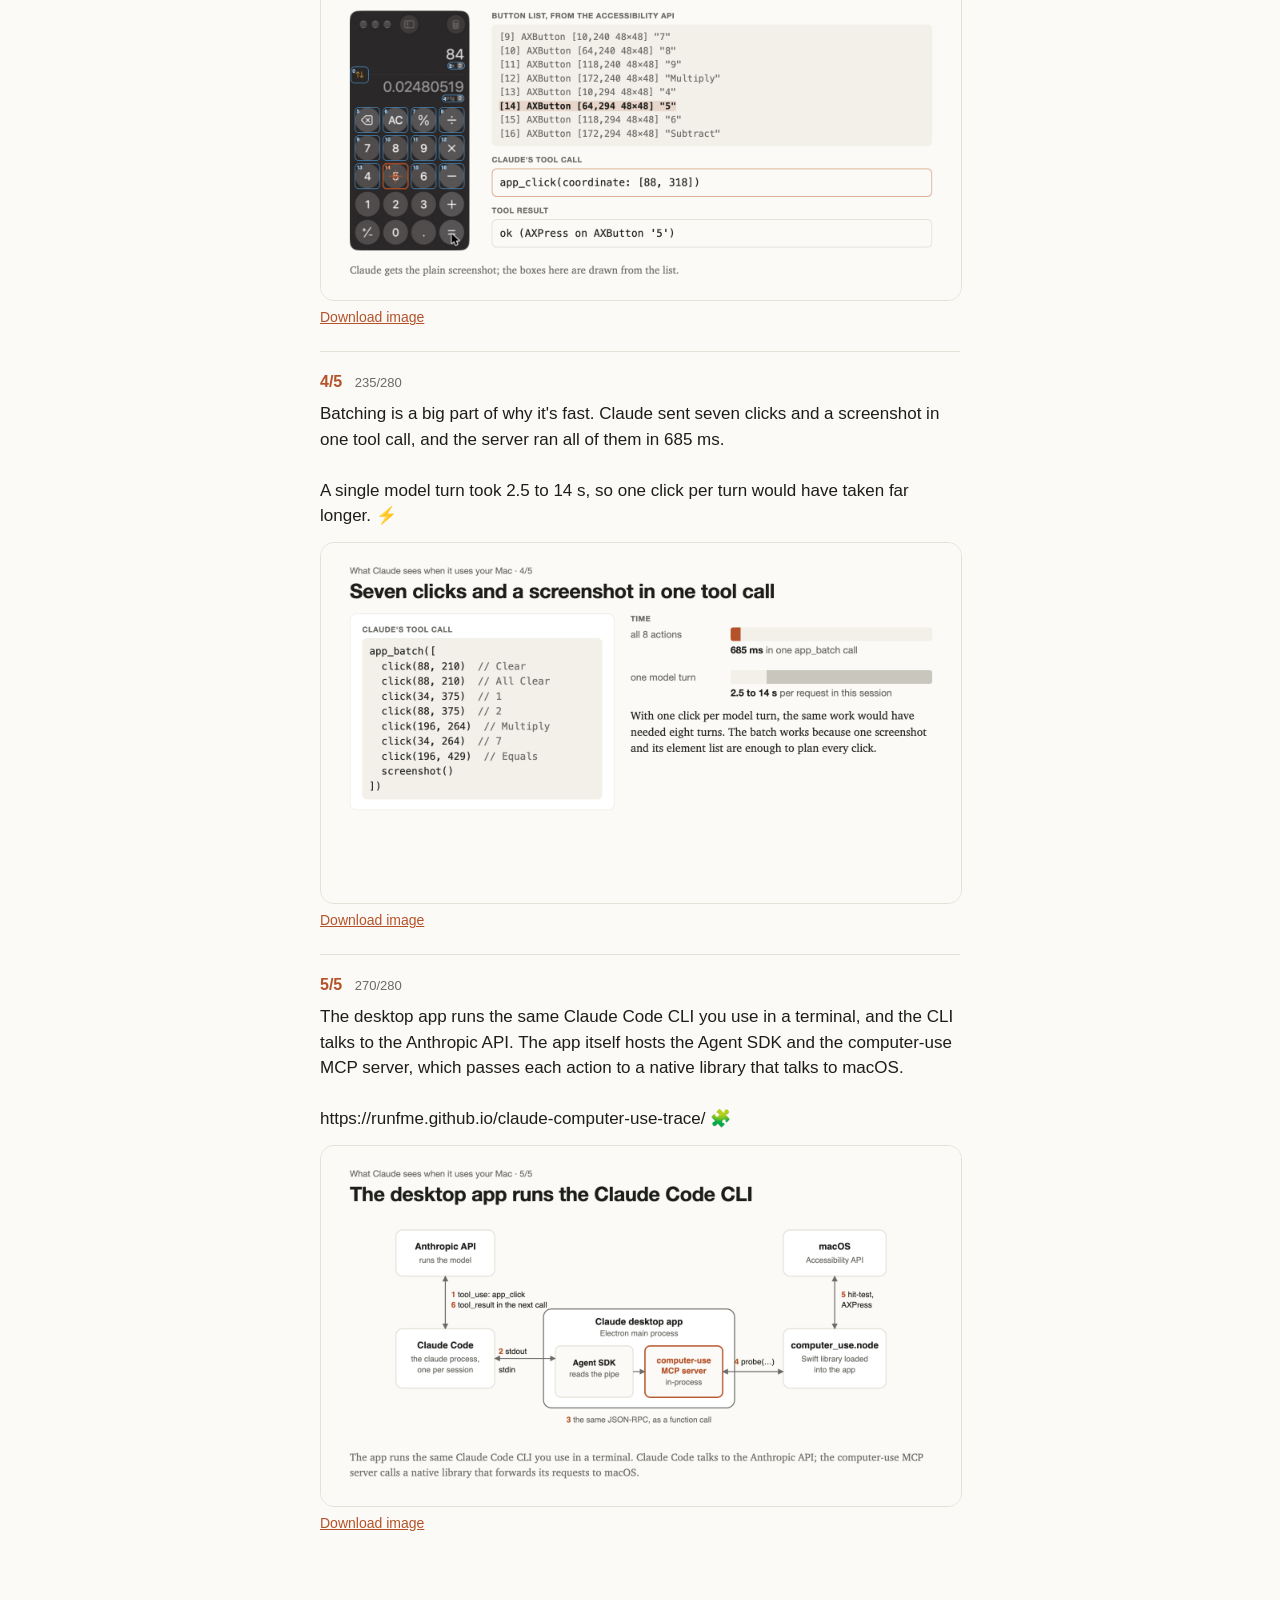
==== commit e01690e3: "Reword the tweet thread and cards 2 and 3" ====
--- a/docs/tweets/index.html
+++ b/docs/tweets/index.html
@@ -10,14 +10,14 @@
 p{font-size:17px;margin:.4em 0 .8em;white-space:pre-wrap}
 img{width:100%;height:auto;border:1px solid var(--rule);border-radius:14px;display:block}
 a{color:var(--accent);font-size:14px;display:inline-block;margin-top:6px}
-</style></head><body><main><h1>Thread draft</h1><p class="sub">Five posts, one 1600×900 image each, built from the same logged session as the post. Character counts follow X's rules: a link counts as 23 and an emoji as 2.</p><section><div class="n">1/5 <span>204/280</span></div><p>Do you know how computer use works in modern harnesses? I wasn&#x27;t sure, so I reverse engineered the Claude desktop app and logged every request it made while Claude used my Mac.
+</style></head><body><main><h1>Thread draft</h1><p class="sub">Five posts, one 1600×900 image each, built from the same logged session as the post. Character counts follow X's rules: a link counts as 23 and an emoji as 2.</p><section><div class="n">1/5 <span>223/280</span></div><p>How does computer use work in modern agent harnesses? I wasn&#x27;t sure, so I reverse engineered the Claude desktop app and logged every request it made while Claude used my Mac.
 
-https://runfme.github.io/claude-computer-use-trace/ 🧵</p><img src="tweet-1.png?v=2" alt="image for tweet 1"><a href="tweet-1.png" download>Download image</a></section><section><div class="n">2/5 <span>246/280</span></div><p>Computer use is just a special MCP server bundled with the Claude desktop app.
+Here&#x27;s what I found: https://runfme.github.io/claude-computer-use-trace/ 🧵</p><img src="tweet-1.png?v=3" alt="image for tweet 1"><a href="tweet-1.png" download>Download image</a></section><section><div class="n">2/5 <span>249/280</span></div><p>Computer use is just an MCP server that ships inside the Claude desktop app.
 
-Through it, the model can ask to open an application, get a screenshot with numbered buttons, and click somewhere: on a button from the list or at a pixel coordinate.</p><img src="tweet-2.png?v=2" alt="image for tweet 2"><a href="tweet-2.png" download>Download image</a></section><section><div class="n">3/5 <span>219/280</span></div><p>When the model asks for a screenshot, it gets the image plus a list of the app&#x27;s buttons, each with its bounding box.
+Its tools let the model open an app, take a screenshot that comes with a numbered list of buttons, and click: either a button from that list or any point in the window. 🔌</p><img src="tweet-2.png?v=3" alt="image for tweet 2"><a href="tweet-2.png" download>Download image</a></section><section><div class="n">3/5 <span>261/280</span></div><p>Every screenshot comes with a list of the app&#x27;s buttons: a number, a name and a bounding box for each.
 
-The list comes from the old macOS accessibility API, the same one screen readers like VoiceOver use.</p><img src="tweet-3.png?v=2" alt="image for tweet 3"><a href="tweet-3.png" download>Download image</a></section><section><div class="n">4/5 <span>243/280</span></div><p>A big reason computer use works well: Claude can batch clicks.
+The list comes from the macOS accessibility API, the same one screen readers like VoiceOver use. So Claude doesn&#x27;t have to find buttons from pixels alone. 📸</p><img src="tweet-3.png?v=3" alt="image for tweet 3"><a href="tweet-3.png" download>Download image</a></section><section><div class="n">4/5 <span>235/280</span></div><p>Batching is a big part of why it&#x27;s fast. Claude sent seven clicks and a screenshot in one tool call, and the server ran all of them in 685 ms.
 
-Here it sent seven clicks and a screenshot in one tool call, and the server ran them in 685 ms. One model turn took 2.5 to 14 s, so one click per turn would have been much slower.</p><img src="tweet-4.png?v=2" alt="image for tweet 4"><a href="tweet-4.png" download>Download image</a></section><section><div class="n">5/5 <span>279/280</span></div><p>The desktop app contains the Agent SDK and the computer-use MCP server, and runs the Claude Code CLI, basically the same one you use in a terminal. The CLI talks to the Anthropic API; the MCP server calls a native library that forwards requests to macOS.
+A single model turn took 2.5 to 14 s, so one click per turn would have taken far longer. ⚡</p><img src="tweet-4.png?v=3" alt="image for tweet 4"><a href="tweet-4.png" download>Download image</a></section><section><div class="n">5/5 <span>270/280</span></div><p>The desktop app runs the same Claude Code CLI you use in a terminal, and the CLI talks to the Anthropic API. The app itself hosts the Agent SDK and the computer-use MCP server, which passes each action to a native library that talks to macOS.
 
-https://runfme.github.io/claude-computer-use-trace/</p><img src="tweet-5.png?v=2" alt="image for tweet 5"><a href="tweet-5.png" download>Download image</a></section></main></body></html>+https://runfme.github.io/claude-computer-use-trace/ 🧩</p><img src="tweet-5.png?v=3" alt="image for tweet 5"><a href="tweet-5.png" download>Download image</a></section></main></body></html>
